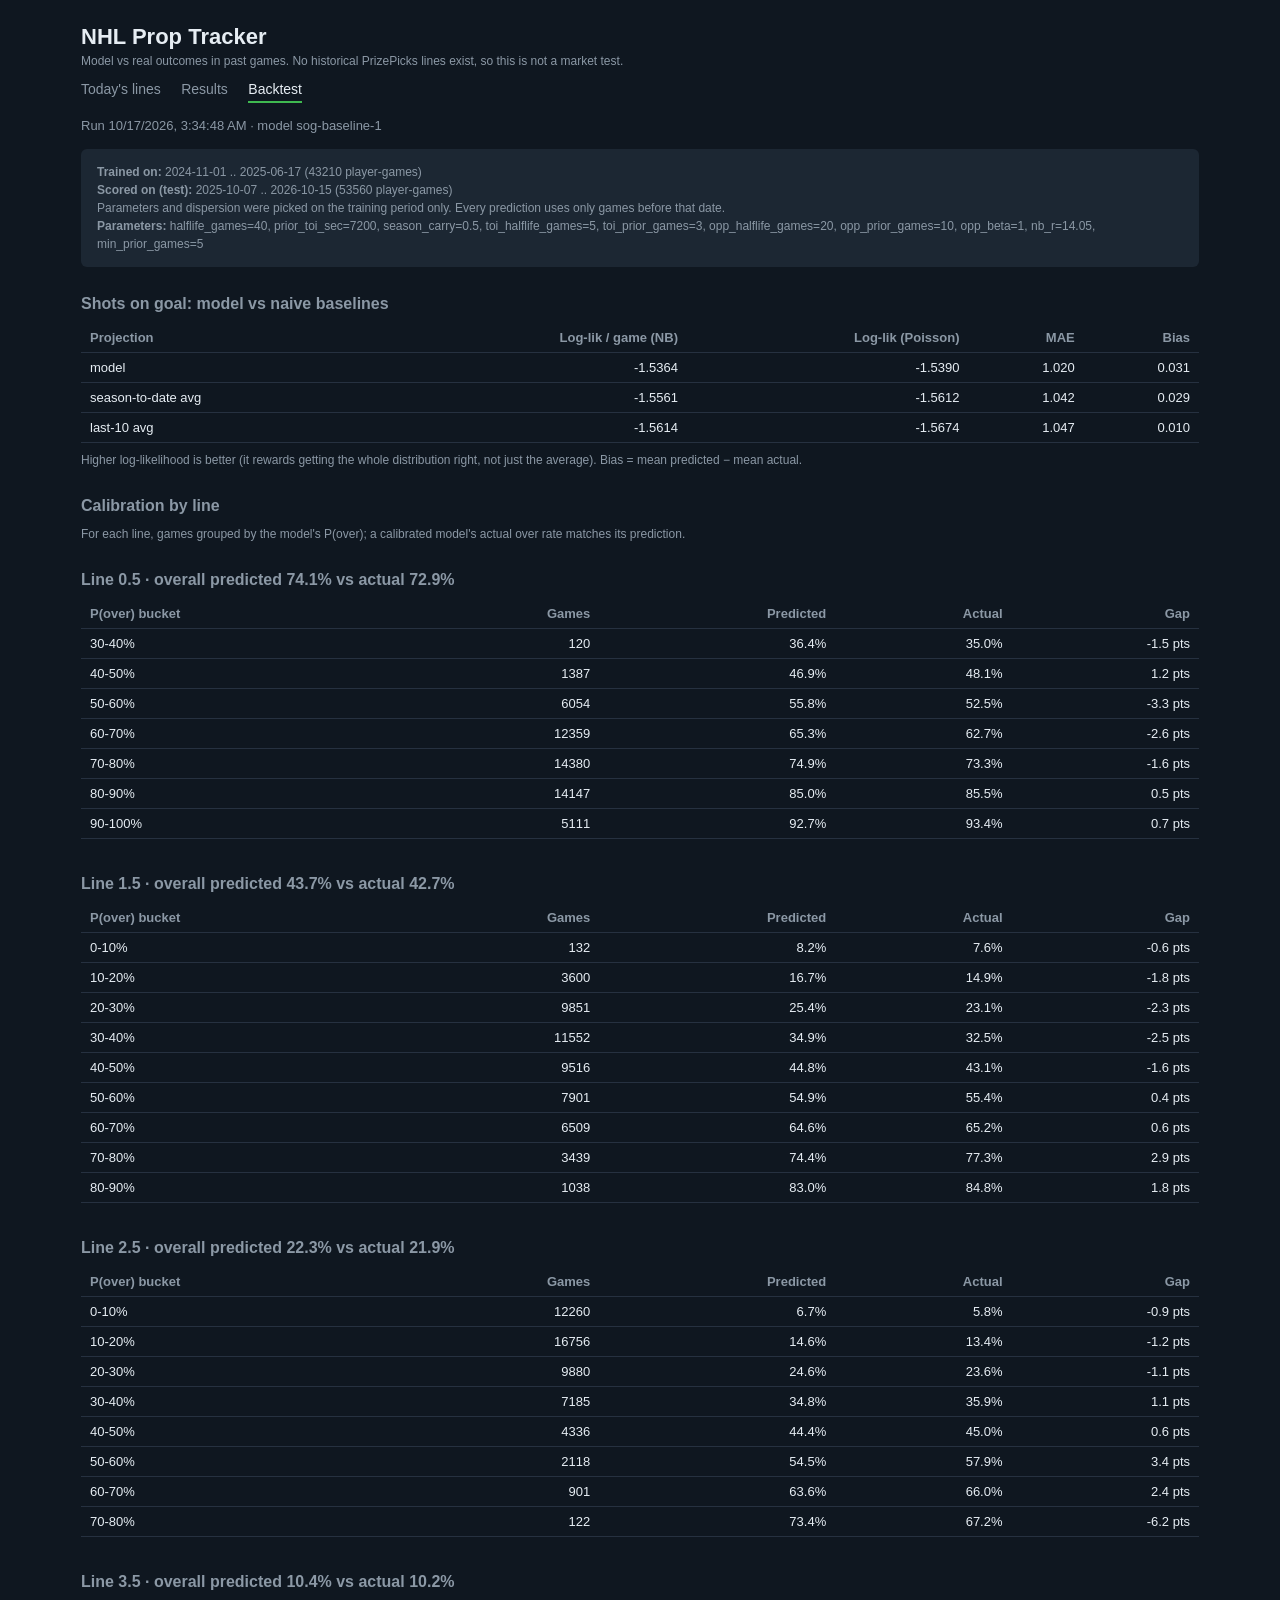
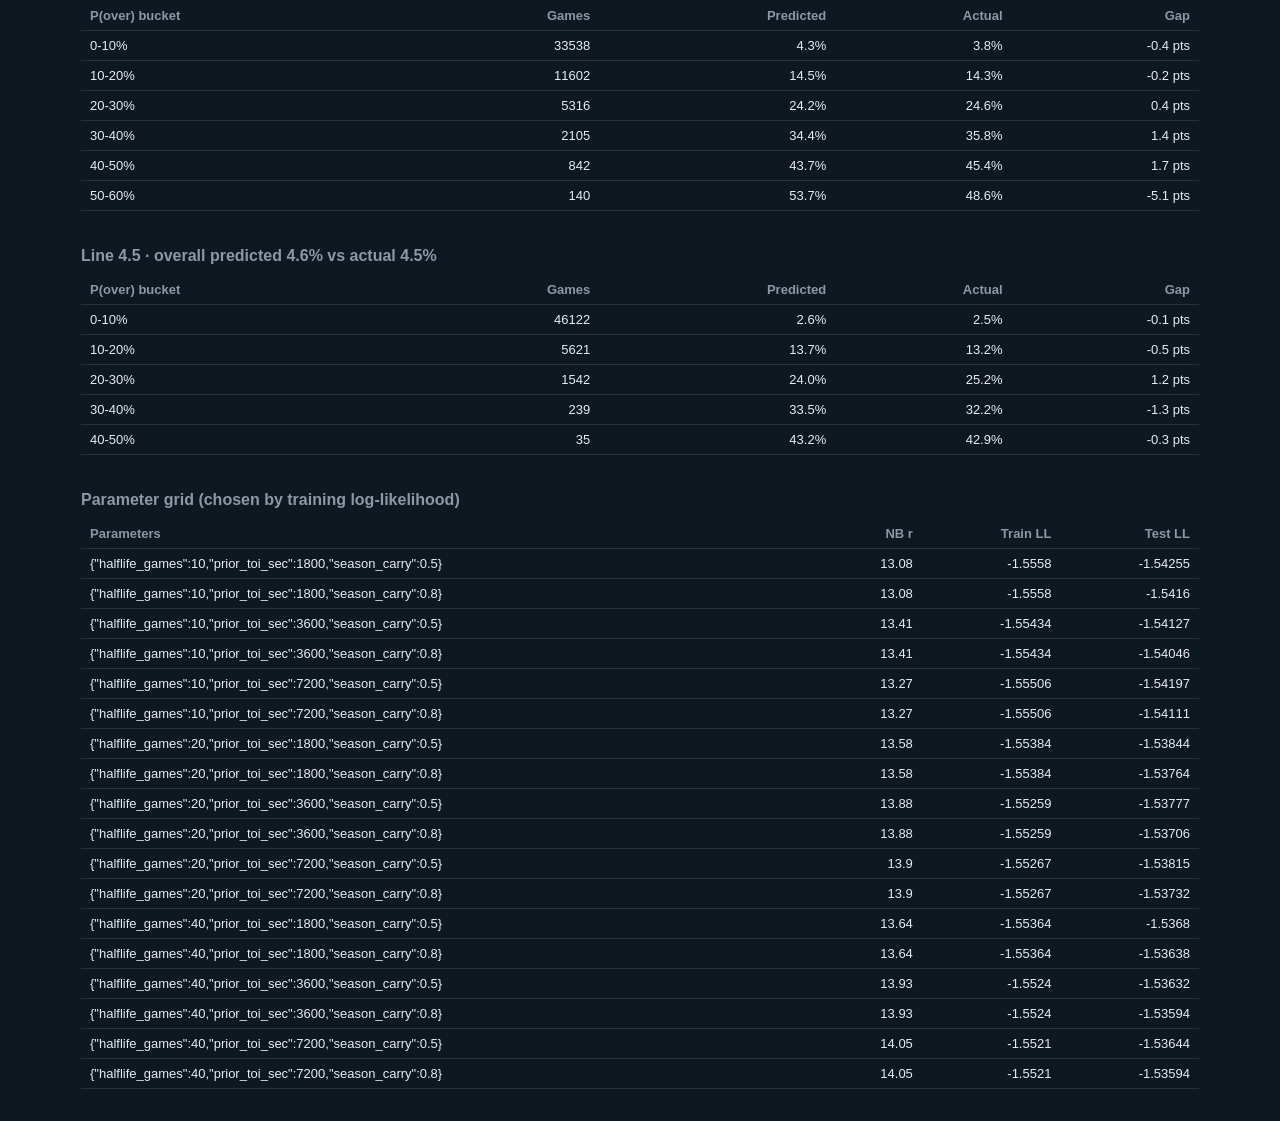
==== docs/backtest.html @ 1e553c51 "Initial NHL tracker" ====
<!DOCTYPE html>
<html lang="en">
<head>
<meta charset="UTF-8">
<meta name="viewport" content="width=device-width, initial-scale=1">
<title>NHL Prop Backtest</title>
<link rel="stylesheet" href="site.css">
</head>
<body>
<h1>NHL Prop Tracker</h1>
<div class="tag">Model vs real outcomes in past games. No historical PrizePicks lines exist, so this is not a market test.</div>
<nav>
  <a href="index.html">Today's lines</a>
  <a href="results.html">Results</a>
  <a href="backtest.html" class="active">Backtest</a>
</nav>
<div class="meta" id="meta">Loading...</div>
<div id="out"></div>

<script>
const esc = s => String(s ?? "").replace(/[&<>"]/g, c => ({"&":"&amp;","<":"&lt;",">":"&gt;",'"':"&quot;"}[c]));
const pct = x => x == null ? "—" : (x * 100).toFixed(1) + "%";
fetch("data/backtest.json", {cache: "no-store"}).then(r => r.json()).then(b => {
  document.getElementById("meta").textContent = `Run ${new Date(b.generated_at).toLocaleString()} · model ${b.model_version}`;
  let h = `<div class="panel note">
      <b>Trained on:</b> ${esc(b.split.train)}<br><b>Scored on (${esc(b.split.evaluated_on)}):</b> ${esc(b.split.eval)}<br>
      Parameters and dispersion were picked on the training period only. Every prediction uses only games before that date.<br>
      <b>Parameters:</b> ${esc(Object.entries(b.params).map(([k, v]) => `${k}=${v}`).join(", "))}</div>
    <h2>Shots on goal: model vs naive baselines</h2><div class="table-wrap"><table><thead><tr>
      <th>Projection</th><th class="num">Log-lik / game (NB)</th><th class="num">Log-lik (Poisson)</th><th class="num">MAE</th><th class="num">Bias</th></tr></thead><tbody>
      ${Object.entries(b.metrics).map(([k, m]) => `<tr><td>${esc(k)}</td><td class="num">${m.ll_nb.toFixed(4)}</td>
        <td class="num">${m.ll_poisson.toFixed(4)}</td><td class="num">${m.mae.toFixed(3)}</td><td class="num">${m.bias.toFixed(3)}</td></tr>`).join("")}
    </tbody></table></div>
    <div class="note">Higher log-likelihood is better (it rewards getting the whole distribution right, not just the average). Bias = mean predicted − mean actual.</div>
    <h2>Calibration by line</h2><div class="note">For each line, games grouped by the model's P(over); a calibrated model's actual over rate matches its prediction.</div>`;
  for (const [line, t] of Object.entries(b.calibration)) {
    h += `<h2>Line ${line} · overall predicted ${pct(t.pred_mean)} vs actual ${pct(t.actual_mean)}</h2><div class="table-wrap"><table><thead><tr>
      <th>P(over) bucket</th><th class="num">Games</th><th class="num">Predicted</th><th class="num">Actual</th><th class="num">Gap</th></tr></thead><tbody>
      ${t.rows.map(r => `<tr><td>${r.bucket}</td><td class="num">${r.n}</td><td class="num">${pct(r.pred)}</td><td class="num">${pct(r.actual)}</td>
        <td class="num">${((r.actual - r.pred) * 100).toFixed(1)} pts</td></tr>`).join("")}</tbody></table></div>`;
  }
  h += `<h2>Parameter grid (chosen by training log-likelihood)</h2><div class="table-wrap"><table><thead><tr><th>Parameters</th><th class="num">NB r</th>
    <th class="num">Train LL</th><th class="num">Test LL</th></tr></thead><tbody>
    ${b.grid.map(g => `<tr><td>${esc(JSON.stringify(g.params))}</td><td class="num">${g.nb_r}</td><td class="num">${g.train_ll}</td>
      <td class="num">${g.test_ll ?? "—"}</td></tr>`).join("")}</tbody></table></div>`;
  document.getElementById("out").innerHTML = h;
}).catch(() => { document.getElementById("meta").textContent = "No backtest yet. Run python backtest.py locally and push docs/data/backtest.json."; });
</script>
</body>
</html>
---- docs/site.css ----
:root {
  --bg: #0f1720; --panel: #1c2733; --line: #263140; --text: #e6edf3; --muted: #8b98a5;
  --good: #3fb950; --bad: #f85149; --warn: #d4a72c; --accent: #58a6ff;
}
* { box-sizing: border-box; }
body { font-family: -apple-system, "Segoe UI", Arial, sans-serif; background: var(--bg); color: var(--text);
       max-width: 1150px; margin: 0 auto; padding: 24px 16px; }
h1 { font-size: 22px; margin: 0 0 4px; }
h2 { font-size: 16px; color: var(--muted); font-weight: 600; margin: 28px 0 10px; }
.tag { font-size: 12px; color: var(--muted); }
nav { margin: 12px 0 20px; }
nav a { color: var(--muted); text-decoration: none; font-size: 14px; margin-right: 16px; padding-bottom: 4px; }
nav a.active { color: var(--text); border-bottom: 2px solid var(--good); }
.meta { color: var(--muted); margin-bottom: 16px; font-size: 13px; }
.panel { background: var(--panel); border-radius: 6px; padding: 14px 16px; margin-bottom: 12px; }
.filters { display: flex; flex-wrap: wrap; gap: 8px; align-items: center; margin-bottom: 12px; font-size: 13px; color: var(--muted); }
select, input { background: var(--panel); color: var(--text); border: 1px solid #33414f; padding: 4px 6px;
                border-radius: 4px; font-size: 13px; }
.cards { display: flex; flex-wrap: wrap; gap: 12px; margin-bottom: 12px; }
.card { background: var(--panel); border-radius: 6px; padding: 12px 16px; min-width: 150px; }
.card .big { font-size: 26px; font-weight: 700; font-variant-numeric: tabular-nums; }
.card .sub { color: var(--muted); font-size: 12px; margin-top: 2px; }
.table-wrap { overflow-x: auto; }
table { width: 100%; border-collapse: collapse; font-size: 13px; margin-bottom: 8px; }
th, td { padding: 7px 9px; text-align: left; border-bottom: 1px solid var(--line); white-space: nowrap; }
th { color: var(--muted); font-weight: 600; }
td.num, th.num { text-align: right; font-variant-numeric: tabular-nums; }
.pill { padding: 2px 6px; border-radius: 4px; font-size: 11px; font-weight: 700; }
.h { background: #1a4620; color: var(--good); } .m { background: #2d1a1a; color: var(--bad); }
.p { background: #2d2a1a; color: var(--warn); }
.over { color: var(--good); } .under { color: var(--accent); }
.note { color: var(--muted); font-size: 12px; line-height: 1.5; }
.warn { color: var(--warn); }
.empty { color: var(--muted); text-align: center; padding: 20px; }
.section { border-top: 1px solid var(--line); margin-top: 28px; padding-top: 4px; }
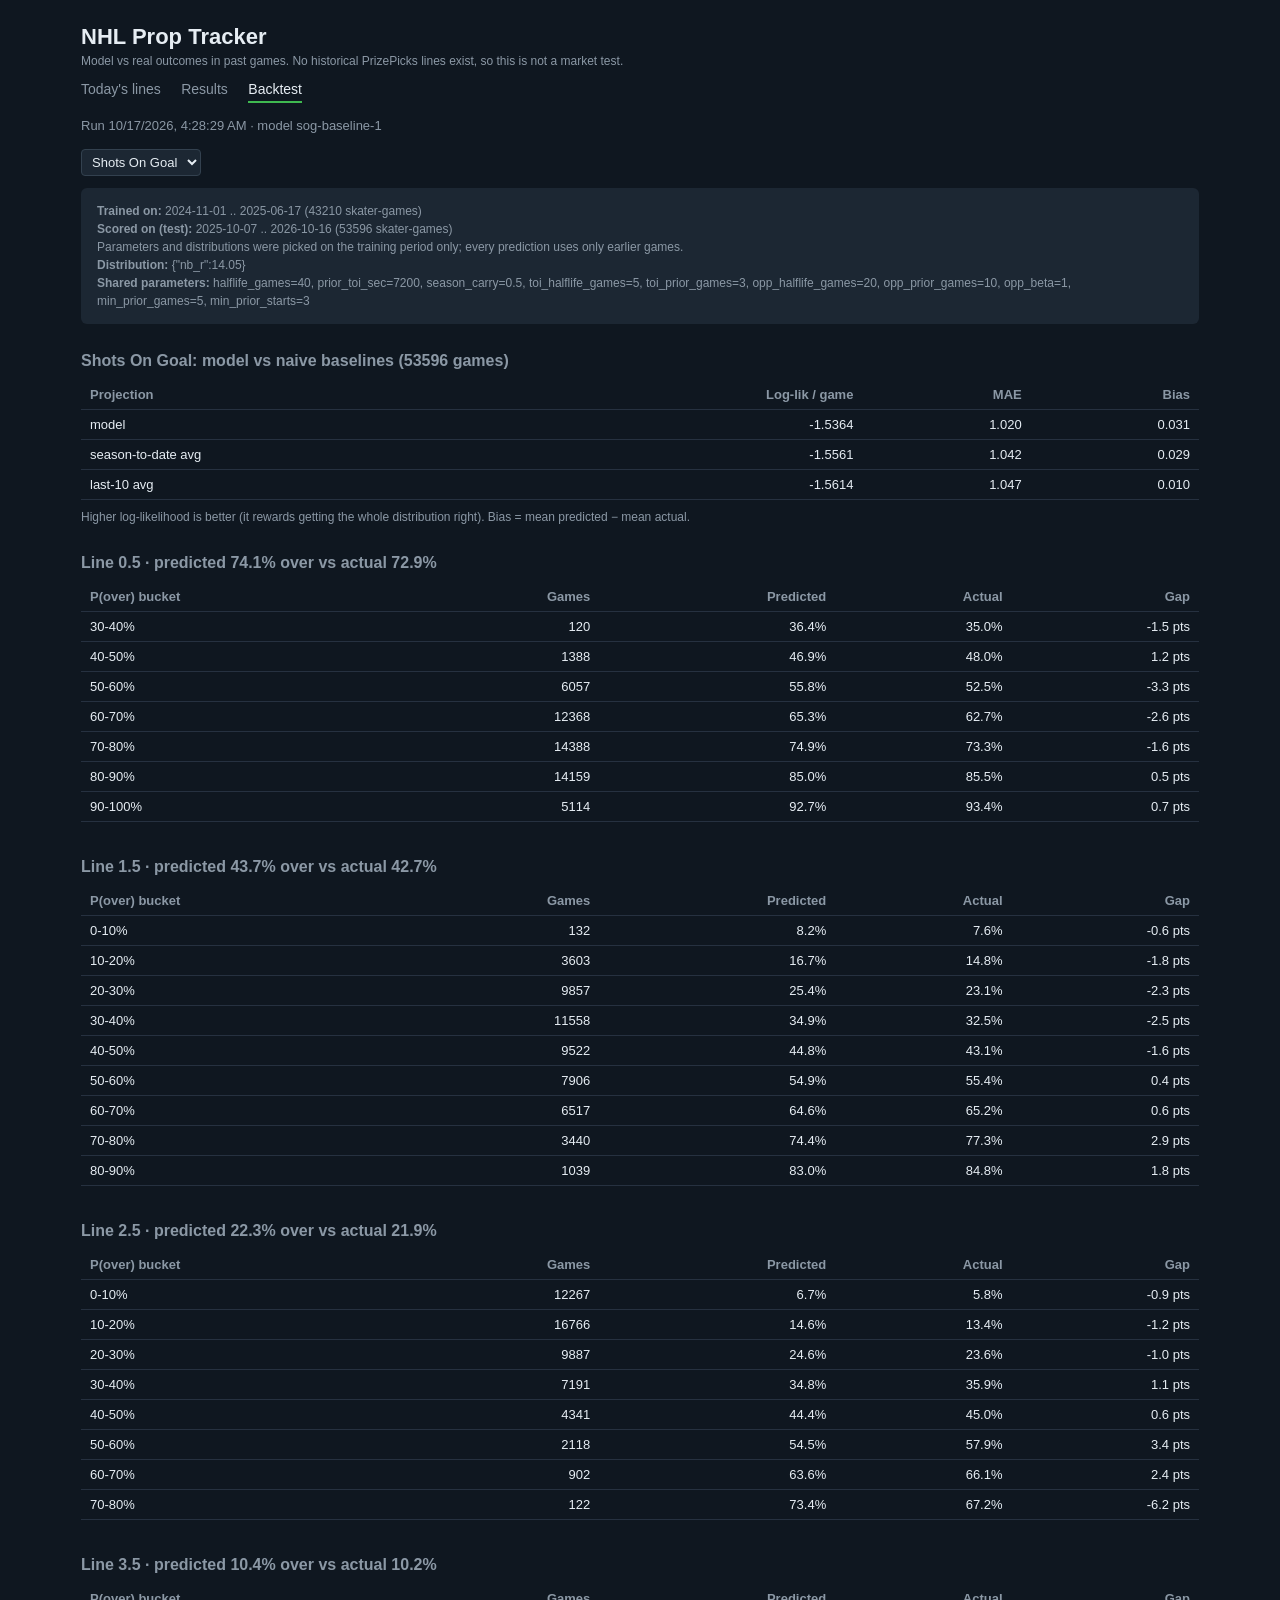
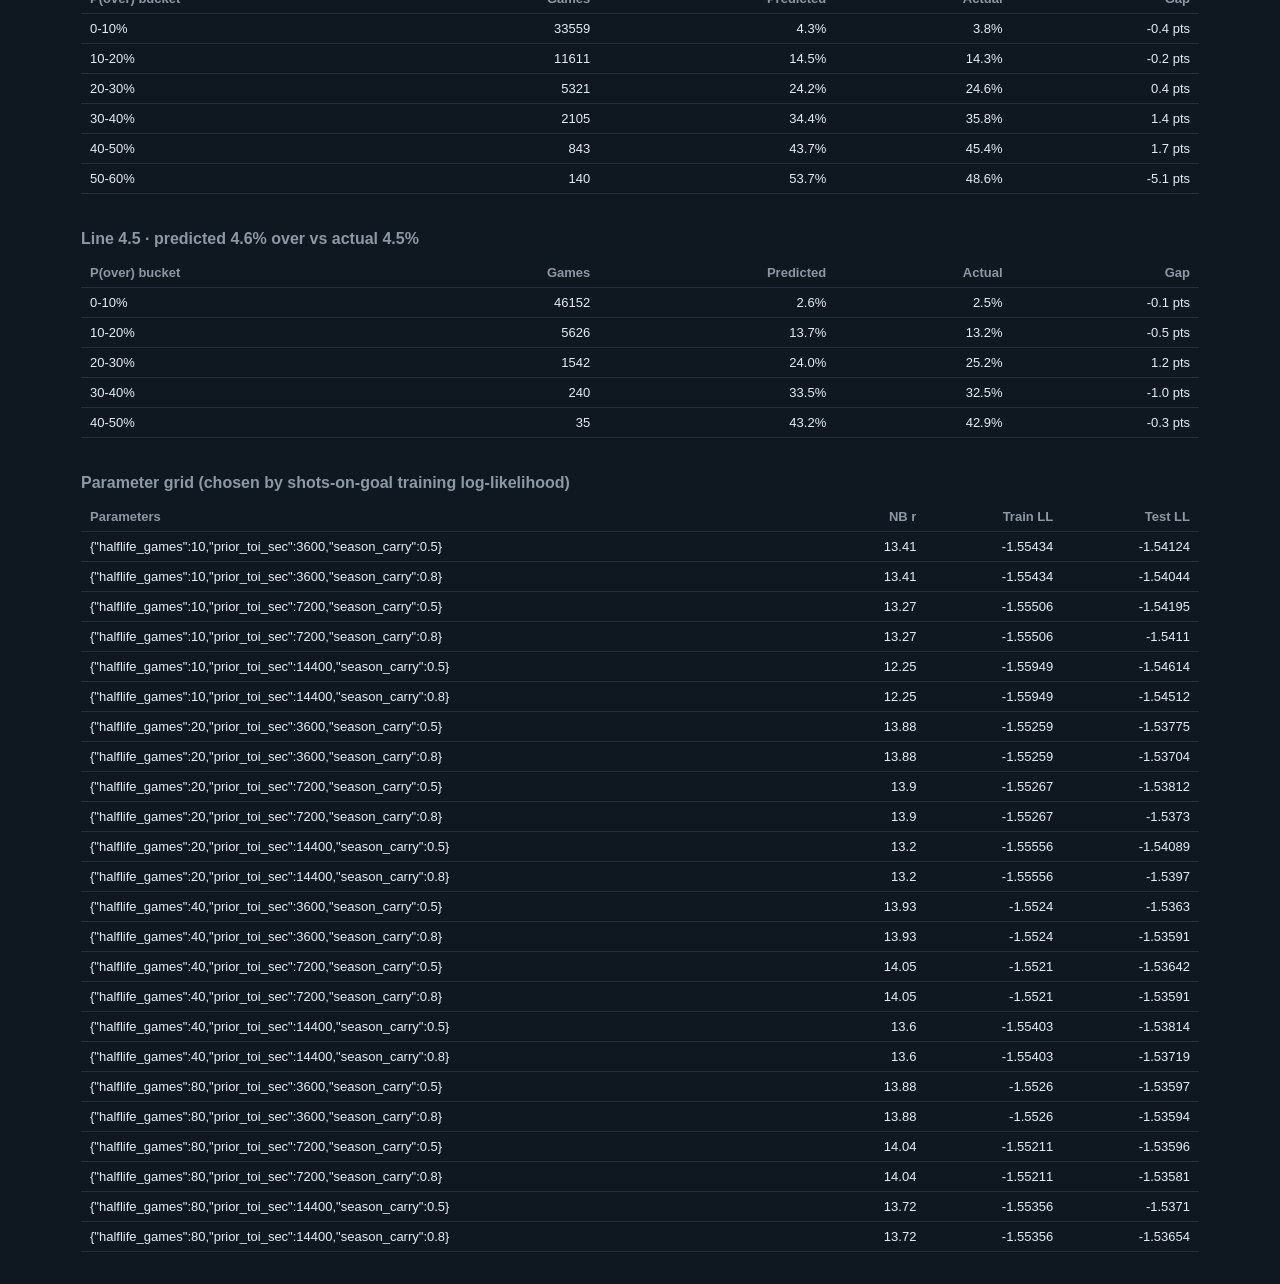
==== commit 2b286917: "Add Hits, Blocked Shots, TOI, Goalie Saves (experimental); record Faceoffs Won lines" ====
--- a/docs/backtest.html
+++ b/docs/backtest.html
@@ -15,35 +15,50 @@
   <a href="backtest.html" class="active">Backtest</a>
 </nav>
 <div class="meta" id="meta">Loading...</div>
+<div class="filters" id="tabs"></div>
 <div id="out"></div>
 
 <script>
 const esc = s => String(s ?? "").replace(/[&<>"]/g, c => ({"&":"&amp;","<":"&lt;",">":"&gt;",'"':"&quot;"}[c]));
 const pct = x => x == null ? "—" : (x * 100).toFixed(1) + "%";
+const NAMES = {sog: "Shots On Goal", hits: "Hits", blocks: "Blocked Shots", toi: "Time On Ice", saves: "Goalie Saves"};
+
 fetch("data/backtest.json", {cache: "no-store"}).then(r => r.json()).then(b => {
   document.getElementById("meta").textContent = `Run ${new Date(b.generated_at).toLocaleString()} · model ${b.model_version}`;
-  let h = `<div class="panel note">
-      <b>Trained on:</b> ${esc(b.split.train)}<br><b>Scored on (${esc(b.split.evaluated_on)}):</b> ${esc(b.split.eval)}<br>
-      Parameters and dispersion were picked on the training period only. Every prediction uses only games before that date.<br>
-      <b>Parameters:</b> ${esc(Object.entries(b.params).map(([k, v]) => `${k}=${v}`).join(", "))}</div>
-    <h2>Shots on goal: model vs naive baselines</h2><div class="table-wrap"><table><thead><tr>
-      <th>Projection</th><th class="num">Log-lik / game (NB)</th><th class="num">Log-lik (Poisson)</th><th class="num">MAE</th><th class="num">Bias</th></tr></thead><tbody>
-      ${Object.entries(b.metrics).map(([k, m]) => `<tr><td>${esc(k)}</td><td class="num">${m.ll_nb.toFixed(4)}</td>
-        <td class="num">${m.ll_poisson.toFixed(4)}</td><td class="num">${m.mae.toFixed(3)}</td><td class="num">${m.bias.toFixed(3)}</td></tr>`).join("")}
-    </tbody></table></div>
-    <div class="note">Higher log-likelihood is better (it rewards getting the whole distribution right, not just the average). Bias = mean predicted − mean actual.</div>
-    <h2>Calibration by line</h2><div class="note">For each line, games grouped by the model's P(over); a calibrated model's actual over rate matches its prediction.</div>`;
-  for (const [line, t] of Object.entries(b.calibration)) {
-    h += `<h2>Line ${line} · overall predicted ${pct(t.pred_mean)} vs actual ${pct(t.actual_mean)}</h2><div class="table-wrap"><table><thead><tr>
-      <th>P(over) bucket</th><th class="num">Games</th><th class="num">Predicted</th><th class="num">Actual</th><th class="num">Gap</th></tr></thead><tbody>
-      ${t.rows.map(r => `<tr><td>${r.bucket}</td><td class="num">${r.n}</td><td class="num">${pct(r.pred)}</td><td class="num">${pct(r.actual)}</td>
-        <td class="num">${((r.actual - r.pred) * 100).toFixed(1)} pts</td></tr>`).join("")}</tbody></table></div>`;
-  }
-  h += `<h2>Parameter grid (chosen by training log-likelihood)</h2><div class="table-wrap"><table><thead><tr><th>Parameters</th><th class="num">NB r</th>
-    <th class="num">Train LL</th><th class="num">Test LL</th></tr></thead><tbody>
-    ${b.grid.map(g => `<tr><td>${esc(JSON.stringify(g.params))}</td><td class="num">${g.nb_r}</td><td class="num">${g.train_ll}</td>
-      <td class="num">${g.test_ll ?? "—"}</td></tr>`).join("")}</tbody></table></div>`;
-  document.getElementById("out").innerHTML = h;
+  // older single-prop reports had metrics/calibration at the top level
+  const props = b.props || {sog: {metrics: b.metrics, calibration: b.calibration, dist: {nb_r: b.params.nb_r}}};
+  const keys = Object.keys(props);
+  document.getElementById("tabs").innerHTML = `<select id="prop">${keys.map(k => `<option value="${k}">${esc(NAMES[k] || k)}</option>`).join("")}</select>`;
+  const draw = () => {
+    const k = document.getElementById("prop").value, p = props[k];
+    const ll = k === "toi" ? "ll_normal" : "ll_nb";
+    let h = `<div class="panel note">
+        <b>Trained on:</b> ${esc(b.split.train)}<br><b>Scored on (${esc(b.split.evaluated_on)}):</b> ${esc(b.split.eval)}<br>
+        Parameters and distributions were picked on the training period only; every prediction uses only earlier games.<br>
+        <b>Distribution:</b> ${esc(JSON.stringify(p.dist))}${p.note ? ` · ${esc(p.note)}` : ""}${p.units ? ` · in ${esc(p.units)}` : ""}<br>
+        <b>Shared parameters:</b> ${esc(Object.entries(b.params).map(([a, v]) => `${a}=${v}`).join(", "))}</div>
+      <h2>${esc(NAMES[k] || k)}: model vs naive baselines${p.n_test ? ` (${p.n_test} games)` : ""}</h2><div class="table-wrap"><table><thead><tr>
+        <th>Projection</th><th class="num">Log-lik / game</th><th class="num">MAE</th><th class="num">Bias</th></tr></thead><tbody>
+        ${Object.entries(p.metrics).map(([n, m]) => `<tr><td>${esc(n)}</td><td class="num">${(m[ll] ?? m.ll_nb).toFixed(4)}</td>
+          <td class="num">${m.mae.toFixed(3)}</td><td class="num">${m.bias.toFixed(3)}</td></tr>`).join("")}
+      </tbody></table></div>
+      <div class="note">Higher log-likelihood is better (it rewards getting the whole distribution right). Bias = mean predicted − mean actual.</div>`;
+    for (const [line, t] of Object.entries(p.calibration)) {
+      h += `<h2>Line ${line} · predicted ${pct(t.pred_mean)} over vs actual ${pct(t.actual_mean)}</h2><div class="table-wrap"><table><thead><tr>
+        <th>P(over) bucket</th><th class="num">Games</th><th class="num">Predicted</th><th class="num">Actual</th><th class="num">Gap</th></tr></thead><tbody>
+        ${t.rows.map(r => `<tr><td>${r.bucket}</td><td class="num">${r.n}</td><td class="num">${pct(r.pred)}</td><td class="num">${pct(r.actual)}</td>
+          <td class="num">${((r.actual - r.pred) * 100).toFixed(1)} pts</td></tr>`).join("")}</tbody></table></div>`;
+    }
+    if (k === "sog" && b.grid) {
+      h += `<h2>Parameter grid (chosen by shots-on-goal training log-likelihood)</h2><div class="table-wrap"><table><thead><tr><th>Parameters</th>
+        <th class="num">NB r</th><th class="num">Train LL</th><th class="num">Test LL</th></tr></thead><tbody>
+        ${b.grid.map(g => `<tr><td>${esc(JSON.stringify(g.params))}</td><td class="num">${g.nb_r}</td><td class="num">${g.train_ll}</td>
+          <td class="num">${g.test_ll ?? "—"}</td></tr>`).join("")}</tbody></table></div>`;
+    }
+    document.getElementById("out").innerHTML = h;
+  };
+  document.getElementById("prop").addEventListener("change", draw);
+  draw();
 }).catch(() => { document.getElementById("meta").textContent = "No backtest yet. Run python backtest.py locally and push docs/data/backtest.json."; });
 </script>
 </body>
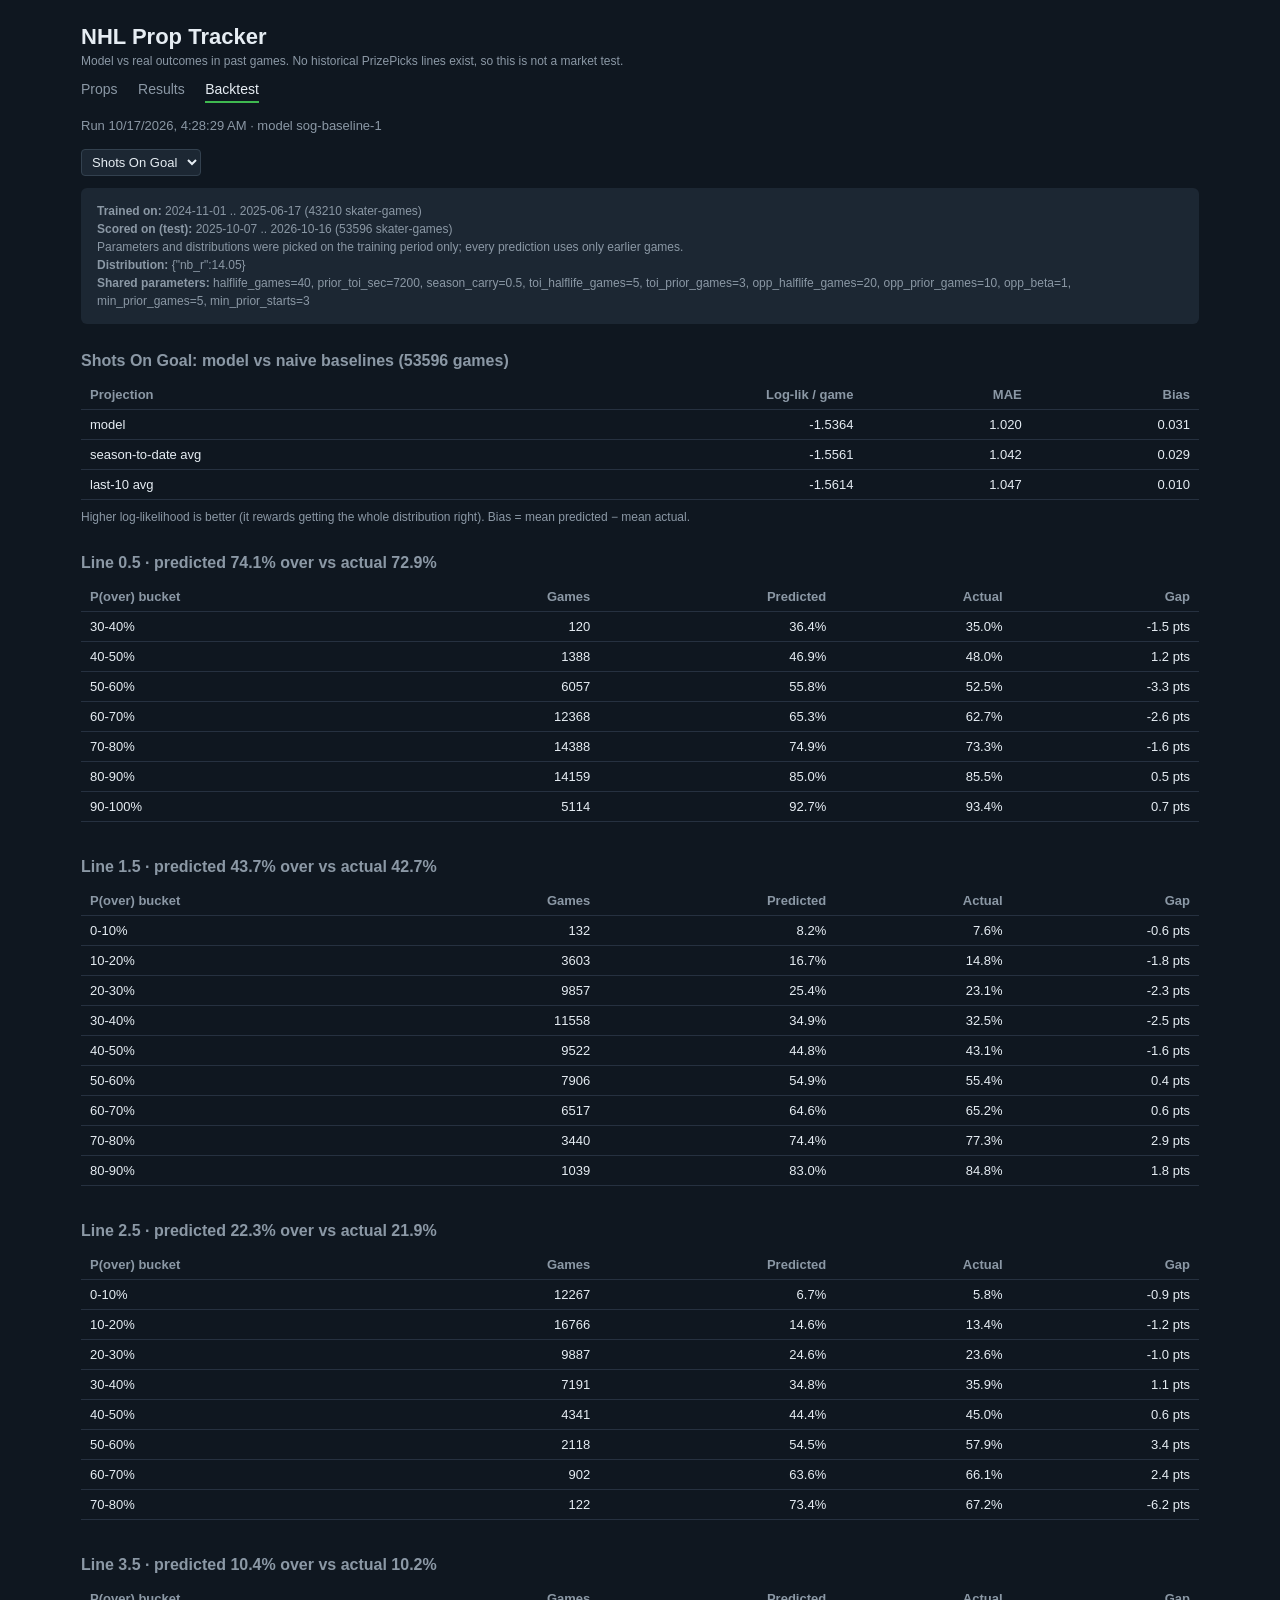
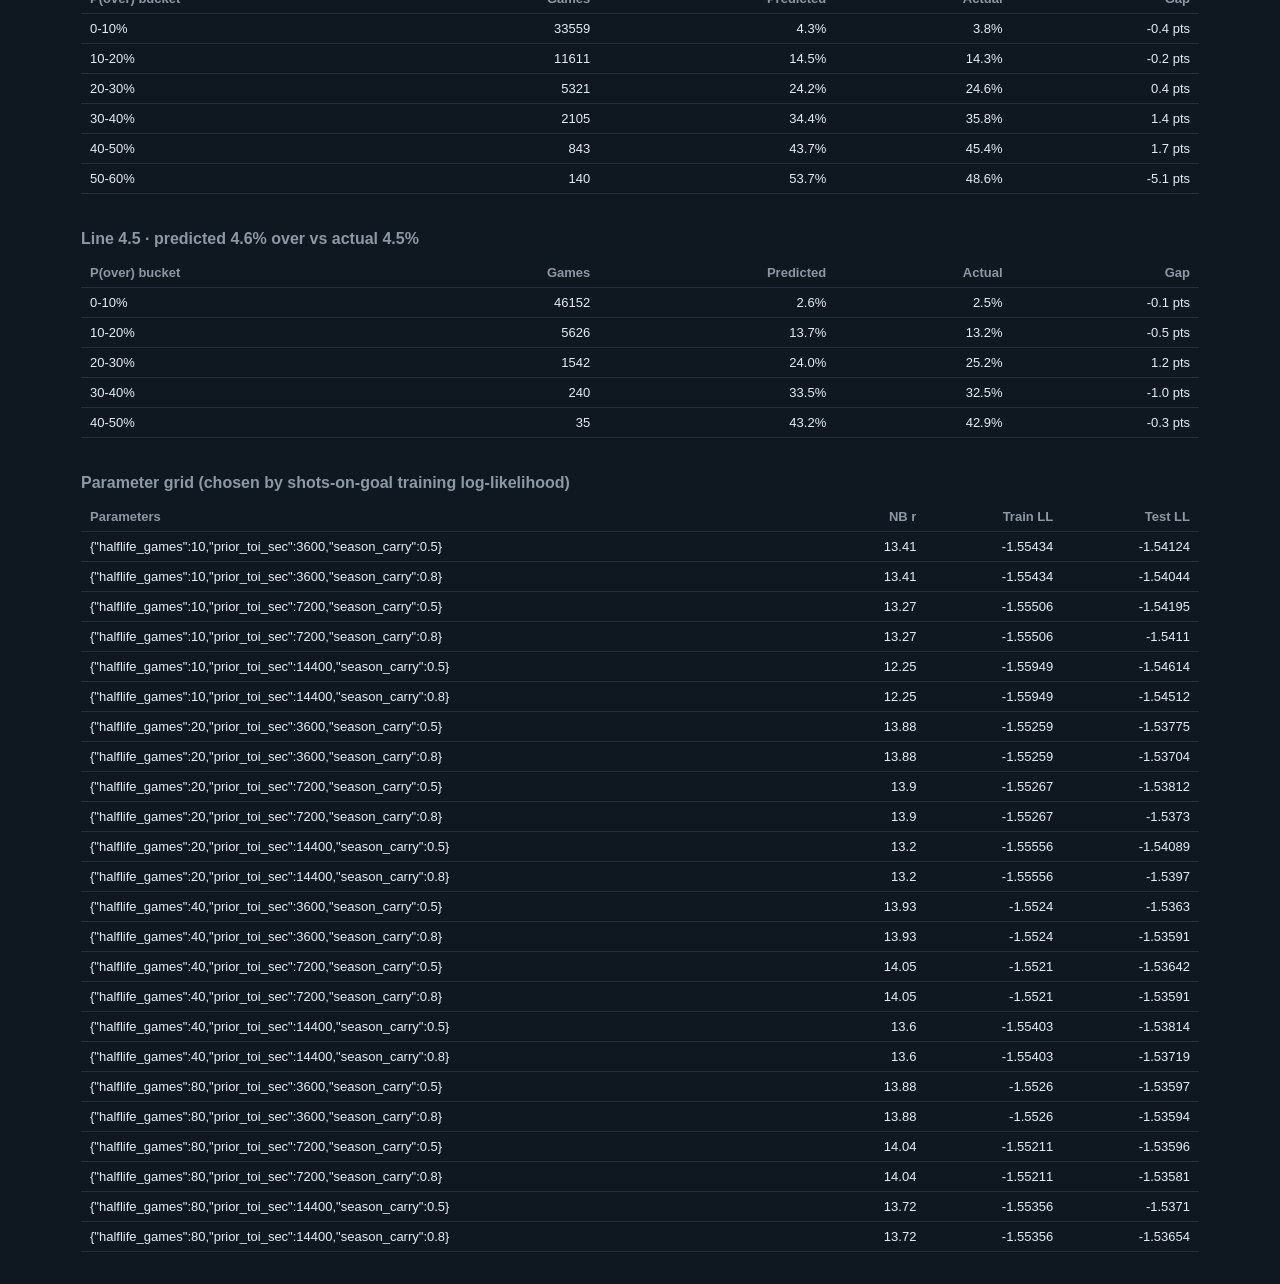
==== commit c33d2d7b: "Props tab in PGA layout; nav renamed to Props" ====
--- a/docs/backtest.html
+++ b/docs/backtest.html
@@ -10,7 +10,7 @@
 <h1>NHL Prop Tracker</h1>
 <div class="tag">Model vs real outcomes in past games. No historical PrizePicks lines exist, so this is not a market test.</div>
 <nav>
-  <a href="index.html">Today's lines</a>
+  <a href="index.html">Props</a>
   <a href="results.html">Results</a>
   <a href="backtest.html" class="active">Backtest</a>
 </nav>
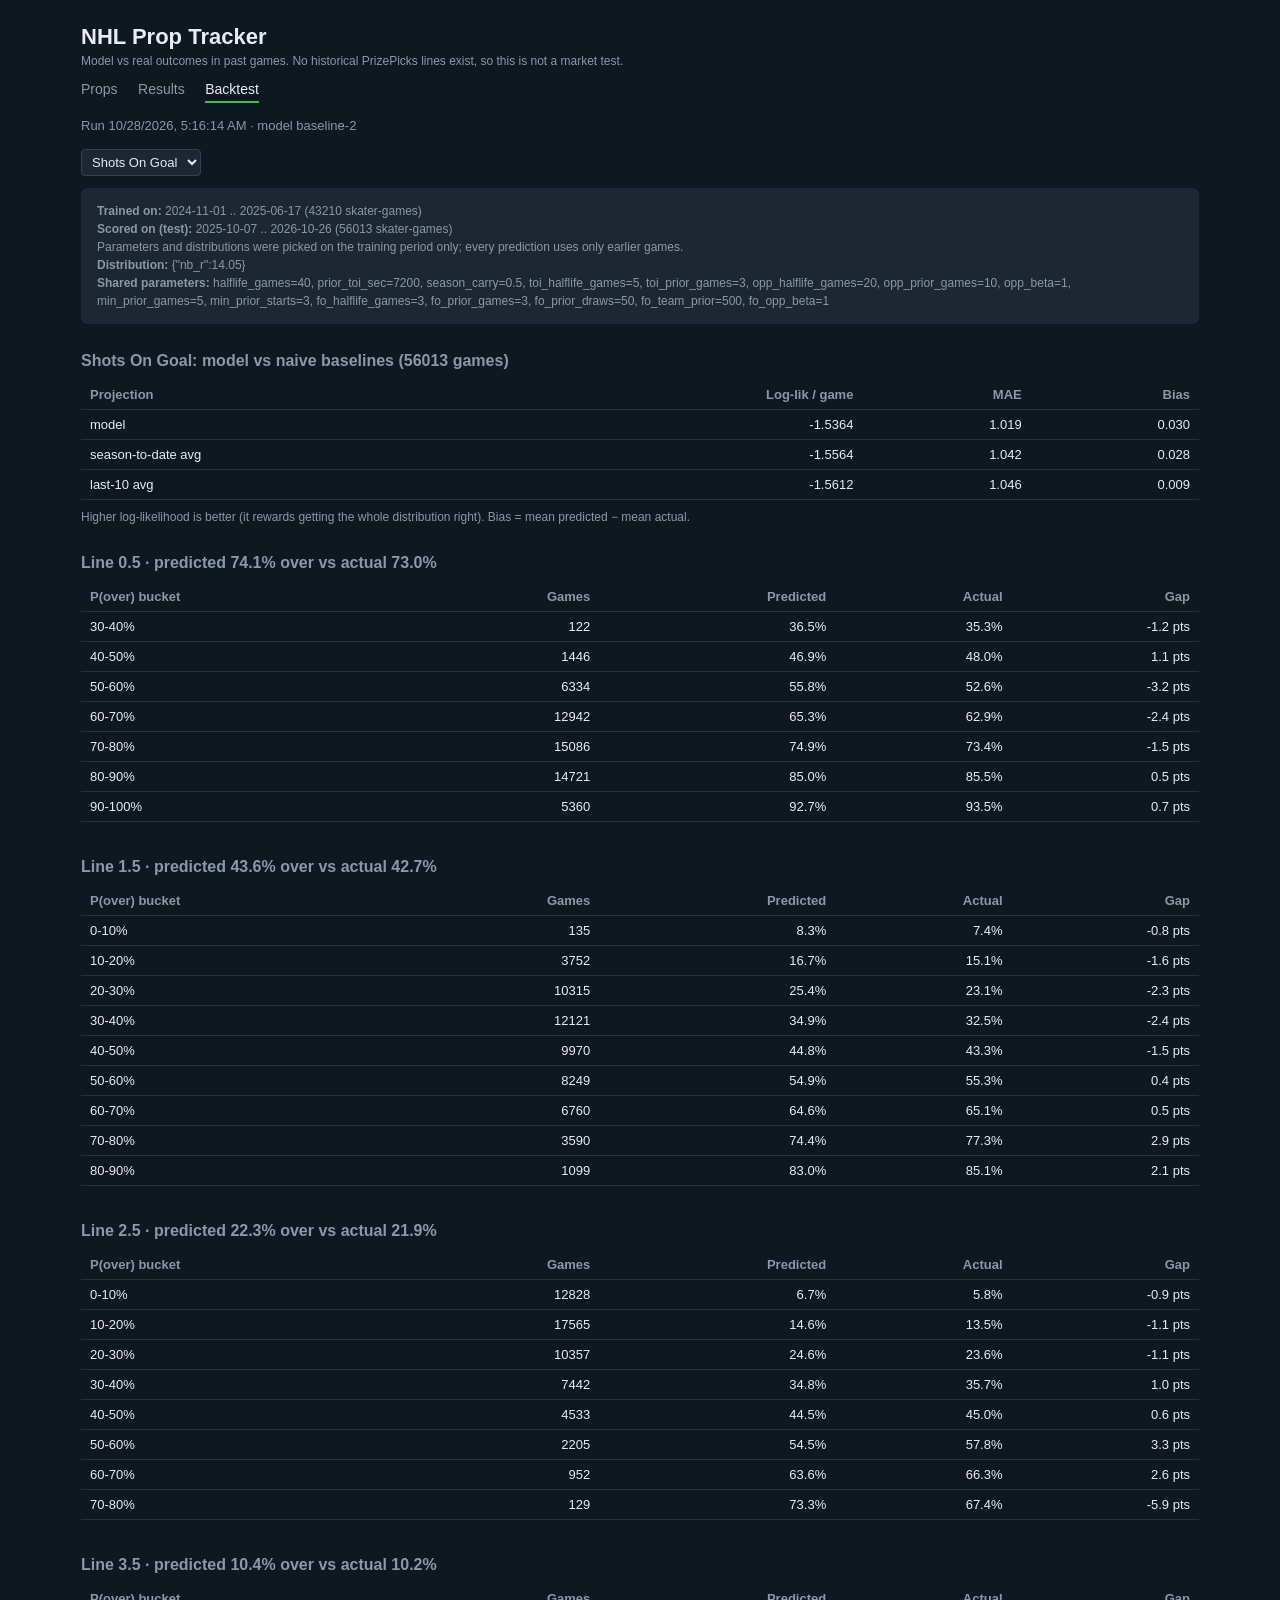
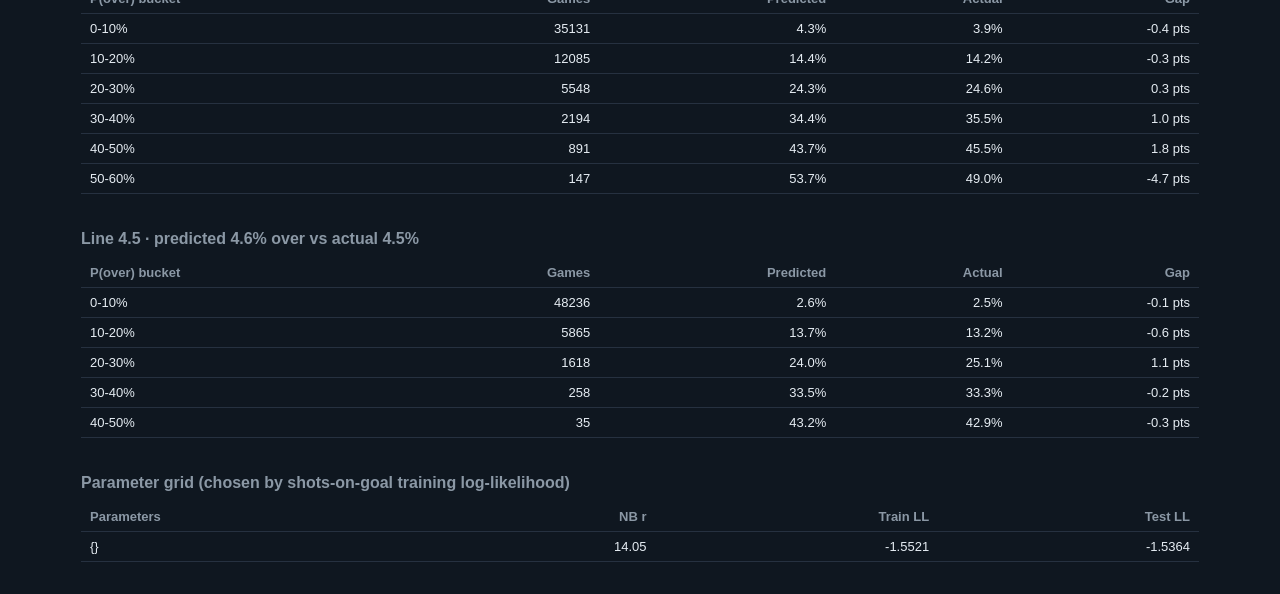
==== commit 7306a135: "Faceoffs Won: model, grading, daily refresh" ====
--- a/docs/backtest.html
+++ b/docs/backtest.html
@@ -21,7 +21,7 @@
 <script>
 const esc = s => String(s ?? "").replace(/[&<>"]/g, c => ({"&":"&amp;","<":"&lt;",">":"&gt;",'"':"&quot;"}[c]));
 const pct = x => x == null ? "—" : (x * 100).toFixed(1) + "%";
-const NAMES = {sog: "Shots On Goal", hits: "Hits", blocks: "Blocked Shots", toi: "Time On Ice", saves: "Goalie Saves"};
+const NAMES = {sog: "Shots On Goal", hits: "Hits", blocks: "Blocked Shots", toi: "Time On Ice", saves: "Goalie Saves", faceoffs: "Faceoffs Won"};
 
 fetch("data/backtest.json", {cache: "no-store"}).then(r => r.json()).then(b => {
   document.getElementById("meta").textContent = `Run ${new Date(b.generated_at).toLocaleString()} · model ${b.model_version}`;
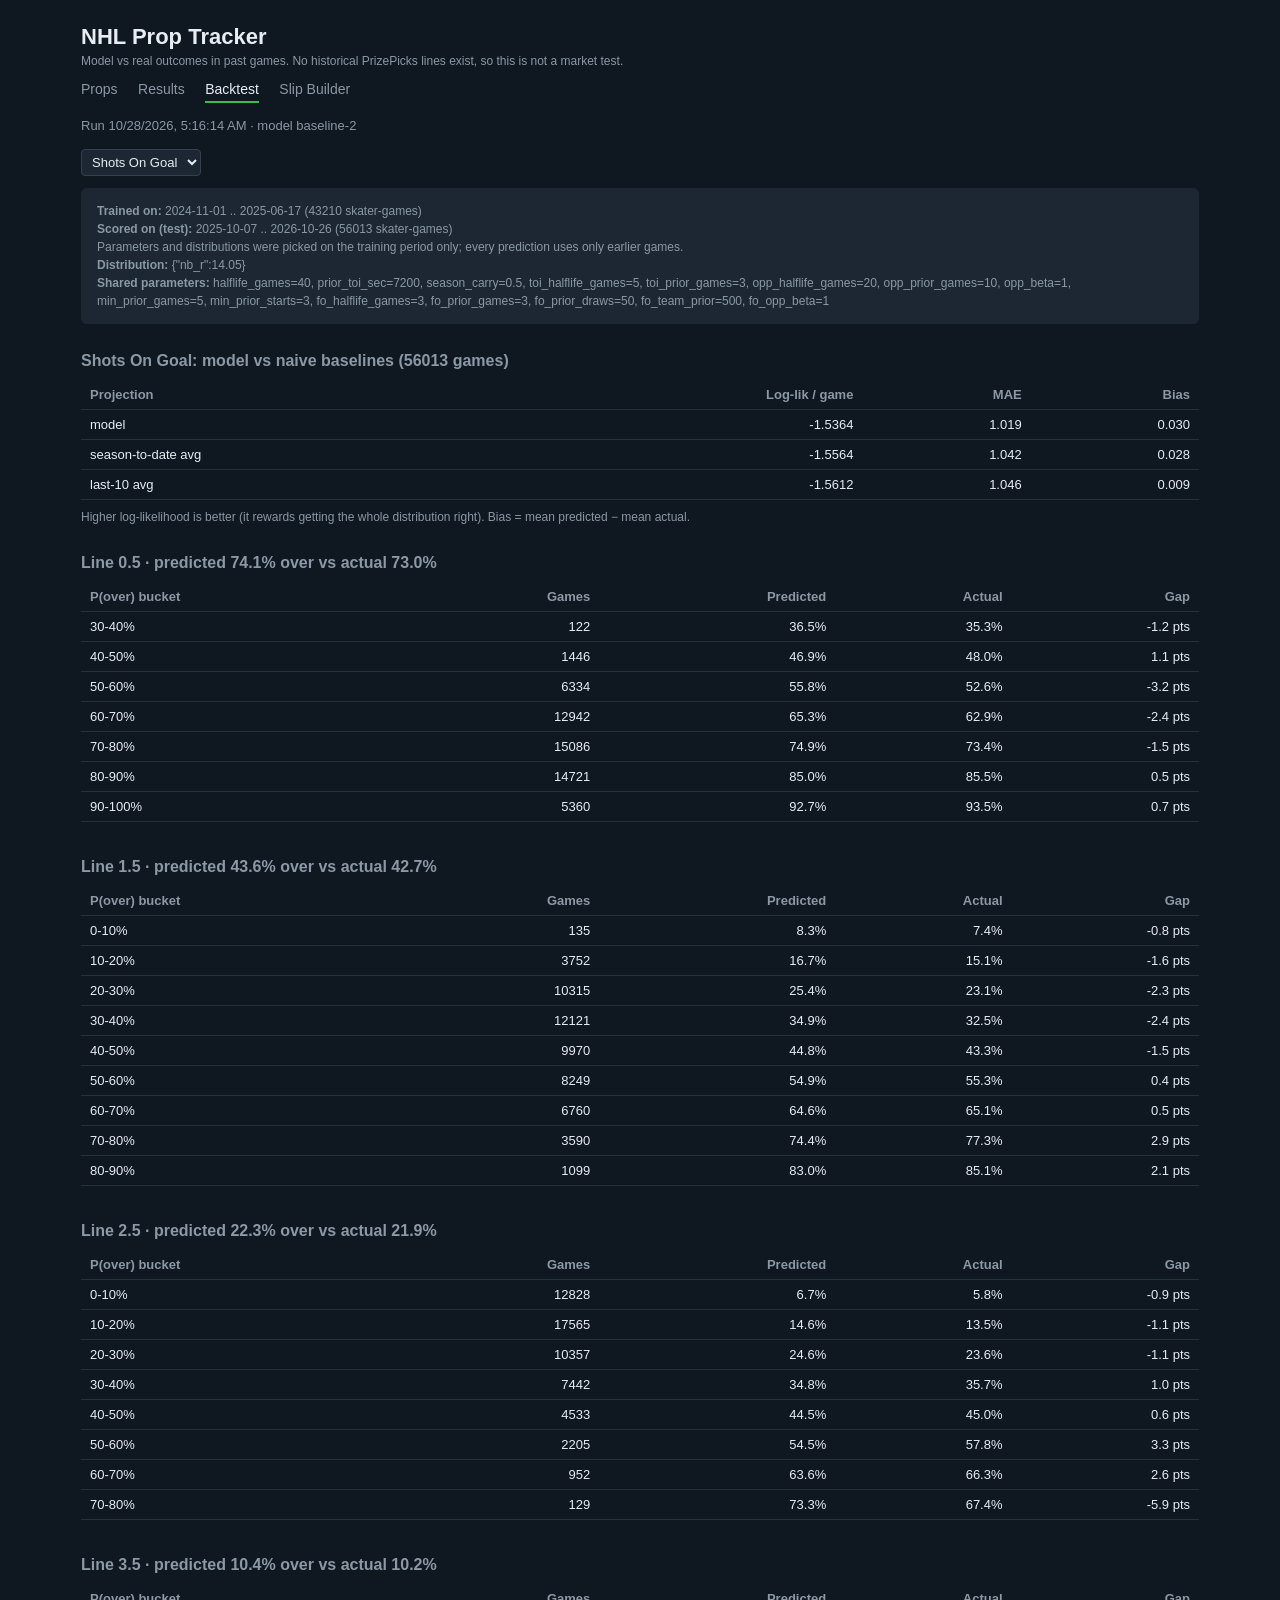
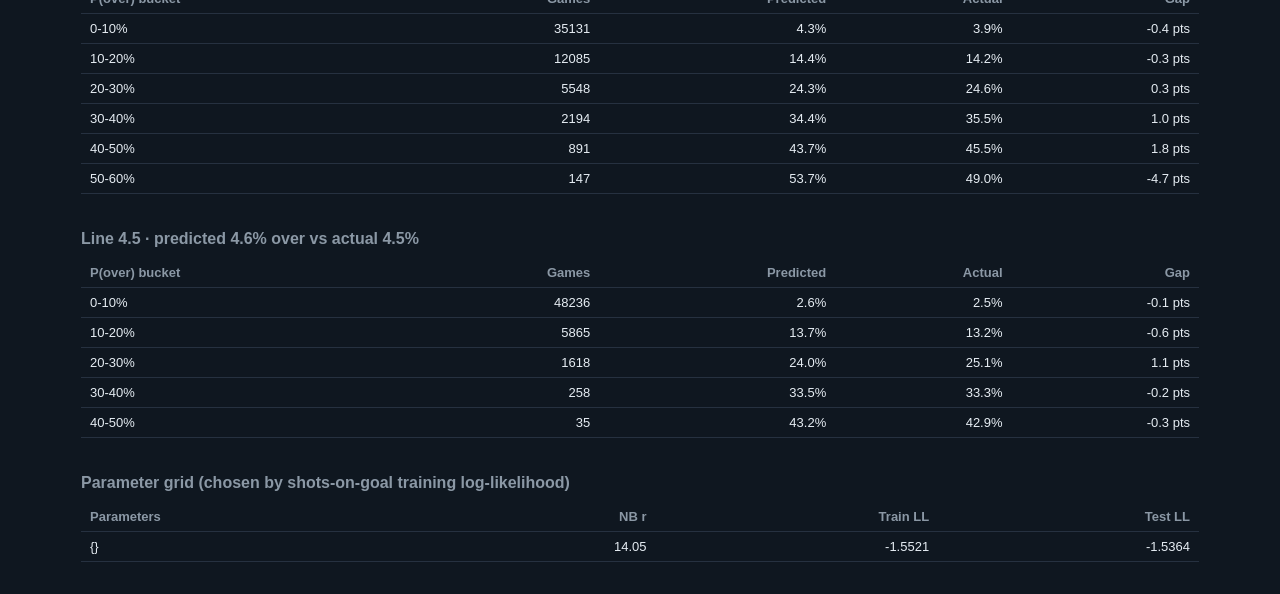
==== commit 43767d9e: "Slip Builder tab" ====
--- a/docs/backtest.html
+++ b/docs/backtest.html
@@ -5,6 +5,7 @@
 <meta name="viewport" content="width=device-width, initial-scale=1">
 <title>NHL Prop Backtest</title>
 <link rel="stylesheet" href="site.css">
+<script src="slip.js"></script>
 </head>
 <body>
 <h1>NHL Prop Tracker</h1>
@@ -13,6 +14,7 @@
   <a href="index.html">Props</a>
   <a href="results.html">Results</a>
   <a href="backtest.html" class="active">Backtest</a>
+  <a href="slip.html">Slip Builder<span id="slipCount"></span></a>
 </nav>
 <div class="meta" id="meta">Loading...</div>
 <div class="filters" id="tabs"></div>
